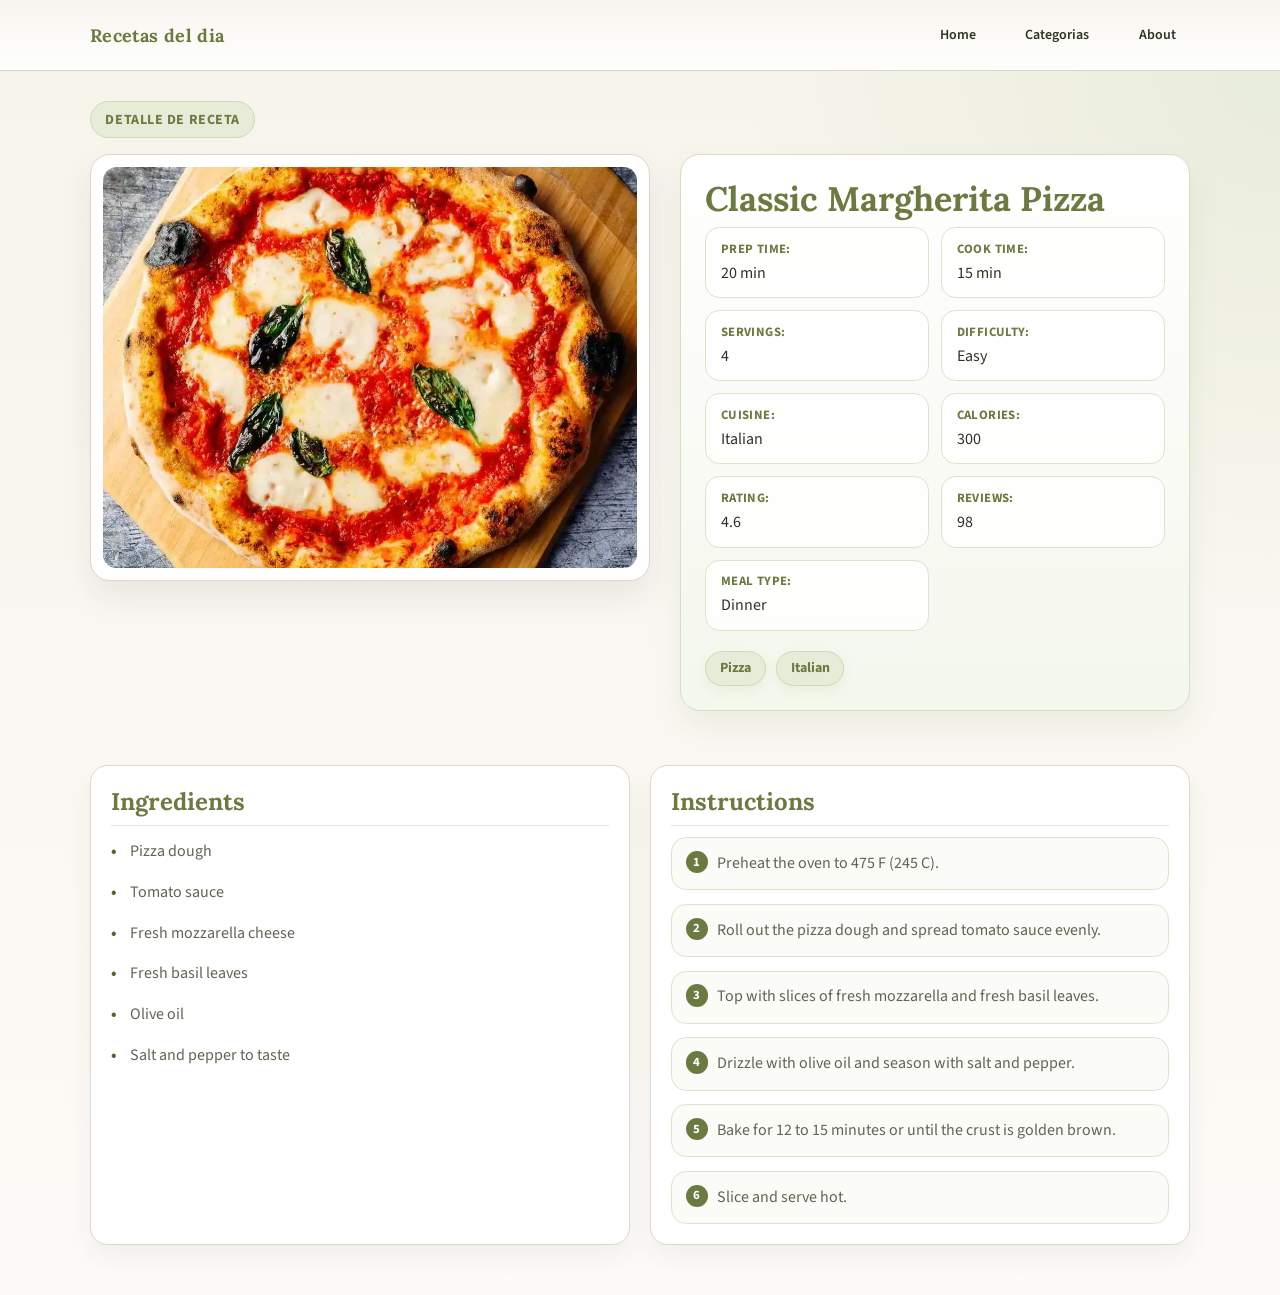
==== recipe.html @ e8bd4d43 "Interfaz hecha, indexy recipe .html se ven bien. Proximo cambio: Ver si falta algo de ux/ui y sino y" ====
<!DOCTYPE html>
<html lang="es">
<head>
    <meta charset="UTF-8">
    <meta name="viewport" content="width=device-width, initial-scale=1.0">
    <title>Detalle de receta</title>
    <link rel="stylesheet" href="assets/css/styles.css">
</head>
<body>
    <header class="site-header">
        <div class="container">
            <nav class="navbar">
                <a class="logo" href="index.html">Recetas del dia</a>

                <div class="nav-links">
                    <a href="index.html">Home</a>
                    <a href="index.html#recetas">Categorias</a>
                    <a href="recipe.html">About</a>
                </div>
            </nav>
        </div>
    </header>

    <main class="recipe-page">
        <div class="container">
            <p class="page-label">Detalle de receta</p>

            <section class="recipe-detail">
                <div class="recipe-main">
                    <div class="recipe-image">
                        <img src="assets/img/receta-1.jpg" alt="Classic Margherita Pizza">
                    </div>

                    <div class="recipe-info">
                        <h1>Classic Margherita Pizza</h1>

                        <ul class="info-list">
                            <li><strong>Prep time:</strong> 20 min</li>
                            <li><strong>Cook time:</strong> 15 min</li>
                            <li><strong>Servings:</strong> 4</li>
                            <li><strong>Difficulty:</strong> Easy</li>
                            <li><strong>Cuisine:</strong> Italian</li>
                            <li><strong>Calories:</strong> 300</li>
                            <li><strong>Rating:</strong> 4.6</li>
                            <li><strong>Reviews:</strong> 98</li>
                            <li><strong>Meal type:</strong> Dinner</li>
                        </ul>

                        <div class="tag-group">
                            <span>Pizza</span>
                            <span>Italian</span>
                        </div>
                    </div>
                </div>

                <div class="recipe-columns">
                    <section class="recipe-box">
                        <h2>Ingredients</h2>
                        <ul class="ingredients-list">
                            <li>Pizza dough</li>
                            <li>Tomato sauce</li>
                            <li>Fresh mozzarella cheese</li>
                            <li>Fresh basil leaves</li>
                            <li>Olive oil</li>
                            <li>Salt and pepper to taste</li>
                        </ul>
                    </section>

                    <section class="recipe-box">
                        <h2>Instructions</h2>
                        <ol class="instructions-list">
                            <li>Preheat the oven to 475 F (245 C).</li>
                            <li>Roll out the pizza dough and spread tomato sauce evenly.</li>
                            <li>Top with slices of fresh mozzarella and fresh basil leaves.</li>
                            <li>Drizzle with olive oil and season with salt and pepper.</li>
                            <li>Bake for 12 to 15 minutes or until the crust is golden brown.</li>
                            <li>Slice and serve hot.</li>
                        </ol>
                    </section>
                </div>
            </section>
        </div>
    </main>
</body>
</html>
---- assets/css/styles.css ----
/*Import de fuentes*/
@import url("https://fonts.googleapis.com/css2?family=Lora:wght@600;700&family=Source+Sans+3:wght@400;600;700&display=swap");

* {
    box-sizing: border-box;
}

html {
    font-size: 16px;
}

:root {
    --color-bg: #f7f4ec;
    --color-surface: #ffffff;
    --color-surface-soft: #e7ecd9;
    --color-border: #d9d7cb;
    --color-text: #2f3326;
    --color-muted: #5f6554;
    --color-primary: #6b7a40;
    --color-primary-soft: #e7ecd9;
    --color-accent: #536233;
}

body {
    margin: 0;
    font-family: "Source Sans 3", Arial, Helvetica, sans-serif;
    color: var(--color-text);
    background-color: var(--color-bg);
}

img {
    display: block;
    width: 100%;
}

a {
    color: inherit;
    text-decoration: none;
}

.container {
    width: 90%;
    max-width: 68.75rem;
    margin: 0 auto;
}

.site-header {
    background: linear-gradient(180deg, #f7f5ee 0%, #ffffff 100%);
    border-bottom: 1px solid var(--color-border);
    box-shadow: 0 0.125rem 0.5rem rgba(0, 0, 0, 0.05);
    padding: 1.125rem 0;
}

.navbar {
    display: flex;
    justify-content: space-between;
    align-items: center;
    gap: 1.25rem;
}

.logo {
    color: var(--color-primary);
    font-family: "Lora", Georgia, serif;
    font-size: 1.125rem;
    font-weight: bold;
    letter-spacing: 0.02em;
}

.nav-links {
    display: flex;
    gap: 1.2857rem;
    font-size: 0.875rem;
}

.nav-links a {
    border-radius: 999rem;
    color: var(--color-text);
    font-weight: 600;
    padding: 0.45rem 0.9rem;
    transition: background-color 0.2s ease, color 0.2s ease;
}

.nav-links a:hover {
    background-color: var(--color-primary-soft);
    color: var(--color-primary);
}

.hero {
    border: 1px solid #d7dec2;
    border-radius: 1.25rem;
    box-shadow: 0 1rem 2rem rgba(82, 98, 51, 0.1);
    margin: 1.5rem 0 2.5rem;
    padding: 5.625rem 1.25rem;
    text-align: center;
    background: linear-gradient(135deg, #f3f0e4 0%, #dde5c8 100%);
}

.hero h1 {
    color: var(--color-primary);
    font-family: "Lora", Georgia, serif;
    margin: 0 0 0.3333rem;
    font-size: 2.25rem;
    line-height: 1.15;
}

.hero p {
    color: #515847;
    max-width: 43.75rem;
    margin: 0 auto;
    line-height: 1.6;
}

.recipes-section {
    padding-bottom: 3.125rem;
}

.recipes-section h2 {
    color: var(--color-primary);
    font-family: "Lora", Georgia, serif;
    margin-bottom: 0.7143rem;
    font-size: 1.75rem;
}

.recipes-grid {
    display: grid;
    grid-template-columns: repeat(4, 1fr);
    gap: 1.25rem;
}

.recipe-card {
    border: 1px solid var(--color-border);
    background-color: var(--color-surface);
    border-radius: 1rem;
    box-shadow: 0 0.75rem 1.5rem rgba(43, 43, 43, 0.06);
    display: flex;
    flex-direction: column;
    overflow: hidden;
    transition: transform 0.2s ease, box-shadow 0.2s ease;
}

.recipe-card:hover {
    box-shadow: 0 1rem 2rem rgba(43, 43, 43, 0.12);
    transform: translateY(-0.25rem);
}

.recipe-card img {
    height: 13.125rem;
    object-fit: cover;
    transition: transform 0.25s ease;
}

.recipe-card:hover img {
    transform: scale(1.03);
}

.recipe-card-content {
    display: flex;
    flex: 1;
    flex-direction: column;
    padding: 0.875rem;
}

.recipe-type {
    margin: 0 0 0.6667rem;
    font-size: 0.75rem;
    font-weight: bold;
    text-transform: uppercase;
    color: var(--color-primary);
}

.recipe-card h3 {
    font-family: "Lora", Georgia, serif;
    margin: 0 0 0.5556rem;
    font-size: 1.125rem;
    line-height: 1.3;
}

.recipe-meta {
    margin: 0 0 0.875rem;
    color: var(--color-muted);
    line-height: 1.5;
}

.recipe-card a {
    align-self: flex-start;
    border-radius: 999rem;
    display: inline-block;
    font-weight: 700;
    margin-top: auto;
    padding: 0.5714rem 1rem;
    border: 1px solid var(--color-primary);
    color: var(--color-primary);
    font-size: 0.875rem;
    transition: background-color 0.2s ease, color 0.2s ease;
}

.recipe-card a:hover {
    background-color: var(--color-primary-soft);
}

.recipe-page {
    background:
        radial-gradient(circle at top right, rgba(231, 236, 217, 0.9) 0%, transparent 30%),
        linear-gradient(180deg, #f7f4ec 0%, #fcfbf7 100%);
    padding: 1.875rem 0 3.125rem;
}

.page-label {
    display: inline-block;
    margin: 0 0 1rem;
    padding: 0.45rem 0.9rem;
    border: 1px solid #cfd9b2;
    border-radius: 999rem;
    background-color: var(--color-primary-soft);
    color: var(--color-primary);
    font-size: 0.875rem;
    font-weight: 700;
    letter-spacing: 0.04em;
    text-transform: uppercase;
}

.recipe-detail {
    display: grid;
    gap: 1.5rem;
}

.recipe-detail h1 {
    color: var(--color-primary);
    font-family: "Lora", Georgia, serif;
    margin-top: 0;
    margin-bottom: 0.5882rem;
    font-size: 2.125rem;
}

.recipe-main {
    display: grid;
    grid-template-columns: 1.1fr 1fr;
    gap: 1.875rem;
    align-items: start;
    margin-bottom: 1.875rem;
}

.recipe-image {
    border: 1px solid var(--color-border);
    border-radius: 1.25rem;
    background-color: var(--color-surface);
    box-shadow: 0 1rem 2rem rgba(43, 43, 43, 0.08);
    overflow: hidden;
    padding: 0.75rem;
}

.recipe-image img {
    aspect-ratio: 4 / 3;
    border-radius: 0.85rem;
    object-fit: cover;
}

.recipe-info {
    border: 1px solid #d7dec2;
    border-radius: 1.25rem;
    background: linear-gradient(180deg, #ffffff 0%, #f4f7ec 100%);
    box-shadow: 0 1rem 2rem rgba(82, 98, 51, 0.08);
    padding: 1.5rem;
}

.recipe-info h1 {
    line-height: 1.15;
}

.info-list {
    display: grid;
    grid-template-columns: repeat(2, minmax(0, 1fr));
    gap: 0.75rem;
    list-style: none;
    margin: 0 0 1.25rem;
    padding: 0;
}

.info-list li {
    border: 1px solid #dce3ca;
    border-radius: 0.9rem;
    background-color: rgba(255, 255, 255, 0.85);
    padding: 0.8rem 0.9rem;
    line-height: 1.4;
}

.info-list li strong {
    display: block;
    margin-bottom: 0.2rem;
    color: var(--color-primary);
    font-size: 0.8rem;
    letter-spacing: 0.03em;
    text-transform: uppercase;
}

.tag-group {
    display: flex;
    gap: 0.625rem;
    flex-wrap: wrap;
}

.tag-group span {
    padding: 0.4286rem 0.8571rem;
    background-color: var(--color-primary-soft);
    border: 1px solid #cfd9b2;
    border-radius: 999rem;
    box-shadow: 0 0.3rem 0.8rem rgba(107, 122, 64, 0.08);
    color: var(--color-primary);
    font-size: 0.875rem;
    font-weight: 700;
}

.recipe-columns {
    display: grid;
    grid-template-columns: 1fr 1fr;
    gap: 1.25rem;
}

.recipe-box {
    border: 1px solid var(--color-border);
    background-color: var(--color-surface);
    border-radius: 1.1rem;
    box-shadow: 0 0.8rem 1.6rem rgba(43, 43, 43, 0.06);
    padding: 1.25rem;
}

.recipe-box h2 {
    color: var(--color-primary);
    font-family: "Lora", Georgia, serif;
    margin-top: 0;
    margin-bottom: 0.6667rem;
    padding-bottom: 0.5rem;
    border-bottom: 1px solid #e2e6d5;
    font-size: 1.5rem;
}

.ingredients-list {
    display: grid;
    gap: 0.75rem;
    list-style: none;
    margin: 0;
    padding: 0;
    line-height: 1.8;
}

.ingredients-list li {
    position: relative;
    padding-left: 1.2rem;
    color: var(--color-muted);
}

.ingredients-list li::before {
    content: "•";
    position: absolute;
    left: 0;
    top: 0;
    color: var(--color-accent);
    font-weight: 700;
}

.instructions-list {
    counter-reset: step;
    display: grid;
    gap: 0.85rem;
    list-style: none;
    margin: 0;
    padding: 0;
}

.instructions-list li {
    position: relative;
    padding: 0.8rem 0.9rem 0.8rem 2.8rem;
    border: 1px solid #dce3ca;
    border-radius: 0.95rem;
    background-color: #fbfcf7;
    color: var(--color-muted);
    line-height: 1.6;
}

.instructions-list li::before {
    content: counter(step);
    counter-increment: step;
    position: absolute;
    left: 0.85rem;
    top: 0.8rem;
    width: 1.4rem;
    height: 1.4rem;
    border-radius: 999rem;
    background-color: var(--color-primary);
    color: #ffffff;
    display: flex;
    align-items: center;
    justify-content: center;
    font-size: 0.8rem;
    font-weight: 700;
    line-height: 1;
}

@media (max-width: 56.25rem) {
    .recipes-grid {
        grid-template-columns: repeat(2, 1fr);
    }

    .recipe-main,
    .recipe-columns {
        grid-template-columns: 1fr;
    }
}

@media (max-width: 37.5rem) {
    .navbar {
        flex-direction: column;
        align-items: flex-start;
    }

    .nav-links {
        flex-wrap: wrap;
    }

    .hero {
        padding: 3.75rem 1.25rem;
    }

    .hero h1 {
        font-size: 1.75rem;
    }

    .info-list {
        grid-template-columns: 1fr;
    }

    .recipes-grid {
        grid-template-columns: 1fr;
    }
}
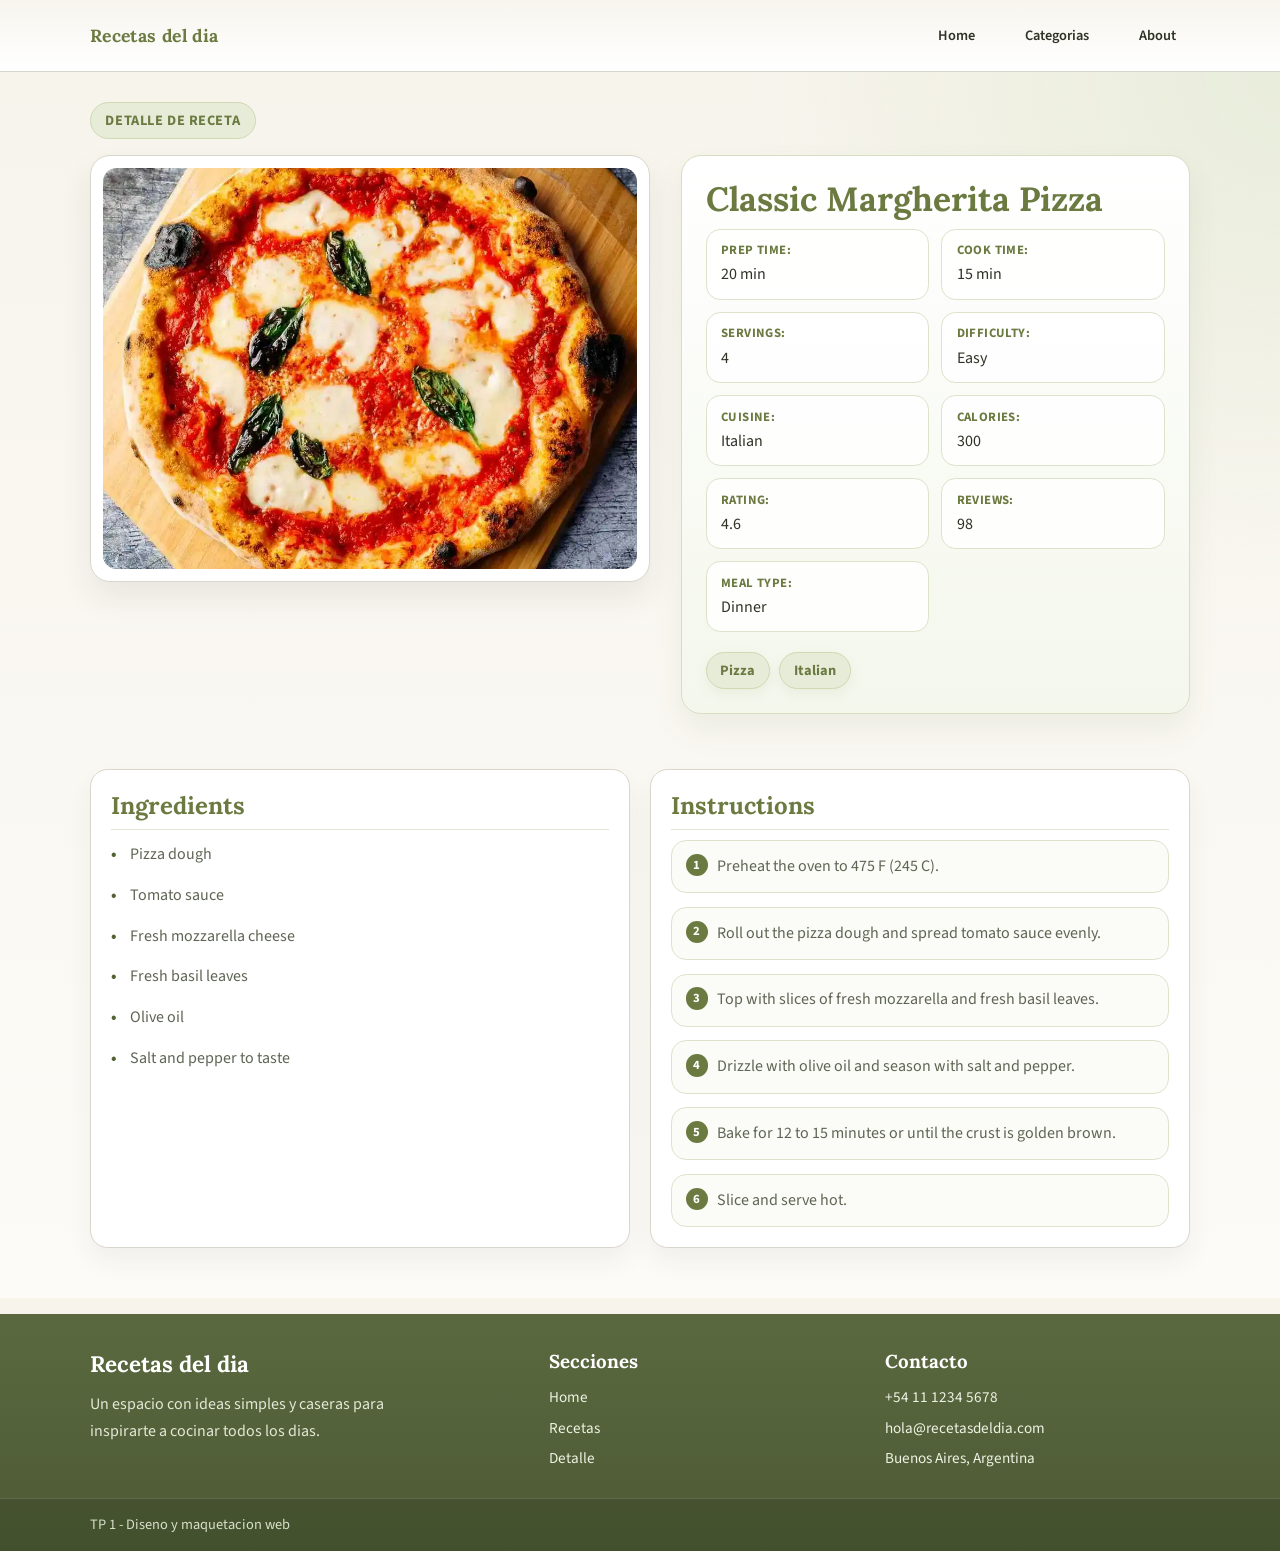
==== commit 896f9a00: "Footer hecho y redondeado de rem para mas legibilidad (dos decimales como mucho). Terminado." ====
--- a/recipe.html
+++ b/recipe.html
@@ -81,5 +81,41 @@
             </section>
         </div>
     </main>
+
+    <footer class="site-footer">
+        <div class="container footer-grid">
+            <section class="footer-brand">
+                <h2>Recetas del dia</h2>
+                <p>
+                    Un espacio con ideas simples y caseras para inspirarte a cocinar
+                    todos los dias.
+                </p>
+            </section>
+
+            <section class="footer-block">
+                <h3>Secciones</h3>
+                <ul class="footer-links">
+                    <li><a href="index.html">Home</a></li>
+                    <li><a href="index.html#recetas">Recetas</a></li>
+                    <li><a href="recipe.html">Detalle</a></li>
+                </ul>
+            </section>
+
+            <section class="footer-block">
+                <h3>Contacto</h3>
+                <ul class="footer-links">
+                    <li><a href="tel:+541112345678">+54 11 1234 5678</a></li>
+                    <li><a href="mailto:hola@recetasdeldia.com">hola@recetasdeldia.com</a></li>
+                    <li><span>Buenos Aires, Argentina</span></li>
+                </ul>
+            </section>
+        </div>
+
+        <div class="footer-bottom">
+            <div class="container">
+                <p>TP 1 - Diseno y maquetacion web</p>
+            </div>
+        </div>
+    </footer>
 </body>
 </html>
--- a/assets/css/styles.css
+++ b/assets/css/styles.css
@@ -47,8 +47,8 @@
 .site-header {
     background: linear-gradient(180deg, #f7f5ee 0%, #ffffff 100%);
     border-bottom: 1px solid var(--color-border);
-    box-shadow: 0 0.125rem 0.5rem rgba(0, 0, 0, 0.05);
-    padding: 1.125rem 0;
+    box-shadow: 0 0.15rem 0.5rem rgba(0, 0, 0, 0.05);
+    padding: 1.1rem 0;
 }
 
 .navbar {
@@ -61,15 +61,15 @@
 .logo {
     color: var(--color-primary);
     font-family: "Lora", Georgia, serif;
-    font-size: 1.125rem;
+    font-size: 1.1rem;
     font-weight: bold;
     letter-spacing: 0.02em;
 }
 
 .nav-links {
     display: flex;
-    gap: 1.2857rem;
-    font-size: 0.875rem;
+    gap: 1.3rem;
+    font-size: 0.9rem;
 }
 
 .nav-links a {
@@ -90,7 +90,7 @@
     border-radius: 1.25rem;
     box-shadow: 0 1rem 2rem rgba(82, 98, 51, 0.1);
     margin: 1.5rem 0 2.5rem;
-    padding: 5.625rem 1.25rem;
+    padding: 5.6rem 1.25rem;
     text-align: center;
     background: linear-gradient(135deg, #f3f0e4 0%, #dde5c8 100%);
 }
@@ -98,7 +98,7 @@
 .hero h1 {
     color: var(--color-primary);
     font-family: "Lora", Georgia, serif;
-    margin: 0 0 0.3333rem;
+    margin: 0 0 0.35rem;
     font-size: 2.25rem;
     line-height: 1.15;
 }
@@ -111,13 +111,13 @@
 }
 
 .recipes-section {
-    padding-bottom: 3.125rem;
+    padding-bottom: 3.1rem;
 }
 
 .recipes-section h2 {
     color: var(--color-primary);
     font-family: "Lora", Georgia, serif;
-    margin-bottom: 0.7143rem;
+    margin-bottom: 0.7rem;
     font-size: 1.75rem;
 }
 
@@ -144,7 +144,7 @@
 }
 
 .recipe-card img {
-    height: 13.125rem;
+    height: 13.1rem;
     object-fit: cover;
     transition: transform 0.25s ease;
 }
@@ -157,11 +157,11 @@
     display: flex;
     flex: 1;
     flex-direction: column;
-    padding: 0.875rem;
+    padding: 0.9rem;
 }
 
 .recipe-type {
-    margin: 0 0 0.6667rem;
+    margin: 0 0 0.65rem;
     font-size: 0.75rem;
     font-weight: bold;
     text-transform: uppercase;
@@ -170,13 +170,13 @@
 
 .recipe-card h3 {
     font-family: "Lora", Georgia, serif;
-    margin: 0 0 0.5556rem;
-    font-size: 1.125rem;
+    margin: 0 0 0.55rem;
+    font-size: 1.1rem;
     line-height: 1.3;
 }
 
 .recipe-meta {
-    margin: 0 0 0.875rem;
+    margin: 0 0 0.9rem;
     color: var(--color-muted);
     line-height: 1.5;
 }
@@ -187,10 +187,10 @@
     display: inline-block;
     font-weight: 700;
     margin-top: auto;
-    padding: 0.5714rem 1rem;
+    padding: 0.55rem 1rem;
     border: 1px solid var(--color-primary);
     color: var(--color-primary);
-    font-size: 0.875rem;
+    font-size: 0.9rem;
     transition: background-color 0.2s ease, color 0.2s ease;
 }
 
@@ -202,7 +202,7 @@
     background:
         radial-gradient(circle at top right, rgba(231, 236, 217, 0.9) 0%, transparent 30%),
         linear-gradient(180deg, #f7f4ec 0%, #fcfbf7 100%);
-    padding: 1.875rem 0 3.125rem;
+    padding: 1.9rem 0 3.1rem;
 }
 
 .page-label {
@@ -213,7 +213,7 @@
     border-radius: 999rem;
     background-color: var(--color-primary-soft);
     color: var(--color-primary);
-    font-size: 0.875rem;
+    font-size: 0.9rem;
     font-weight: 700;
     letter-spacing: 0.04em;
     text-transform: uppercase;
@@ -228,16 +228,16 @@
     color: var(--color-primary);
     font-family: "Lora", Georgia, serif;
     margin-top: 0;
-    margin-bottom: 0.5882rem;
-    font-size: 2.125rem;
+    margin-bottom: 0.6rem;
+    font-size: 2.1rem;
 }
 
 .recipe-main {
     display: grid;
     grid-template-columns: 1.1fr 1fr;
-    gap: 1.875rem;
+    gap: 1.9rem;
     align-items: start;
-    margin-bottom: 1.875rem;
+    margin-bottom: 1.9rem;
 }
 
 .recipe-image {
@@ -295,18 +295,18 @@
 
 .tag-group {
     display: flex;
-    gap: 0.625rem;
+    gap: 0.6rem;
     flex-wrap: wrap;
 }
 
 .tag-group span {
-    padding: 0.4286rem 0.8571rem;
+    padding: 0.45rem 0.85rem;
     background-color: var(--color-primary-soft);
     border: 1px solid #cfd9b2;
     border-radius: 999rem;
     box-shadow: 0 0.3rem 0.8rem rgba(107, 122, 64, 0.08);
     color: var(--color-primary);
-    font-size: 0.875rem;
+    font-size: 0.9rem;
     font-weight: 700;
 }
 
@@ -328,7 +328,7 @@
     color: var(--color-primary);
     font-family: "Lora", Georgia, serif;
     margin-top: 0;
-    margin-bottom: 0.6667rem;
+    margin-bottom: 0.65rem;
     padding-bottom: 0.5rem;
     border-bottom: 1px solid #e2e6d5;
     font-size: 1.5rem;
@@ -396,6 +396,68 @@
     line-height: 1;
 }
 
+.site-footer {
+    margin-top: 1rem;
+    background: linear-gradient(180deg, #5b6940 0%, #4c5934 100%);
+    color: #f3f4ed;
+}
+
+.footer-grid {
+    display: grid;
+    grid-template-columns: 1.4fr 1fr 1fr;
+    gap: 2rem;
+    padding: 2.2rem 0 1.8rem;
+}
+
+.footer-brand h2,
+.footer-block h3 {
+    margin: 0 0 0.8rem;
+    color: #ffffff;
+    font-family: "Lora", Georgia, serif;
+}
+
+.footer-brand h2 {
+    font-size: 1.4rem;
+}
+
+.footer-brand p {
+    margin: 0;
+    max-width: 22rem;
+    color: #e4e8d7;
+    line-height: 1.7;
+}
+
+.footer-links {
+    list-style: none;
+    margin: 0;
+    padding: 0;
+    display: grid;
+    gap: 0.55rem;
+}
+
+.footer-links a,
+.footer-links span {
+    color: #eef2e3;
+    font-size: 0.95rem;
+}
+
+.footer-links a:hover {
+    color: #d7e1b8;
+    text-decoration: underline;
+}
+
+.footer-bottom {
+    border-top: 1px solid rgba(255, 255, 255, 0.14);
+    background-color: rgba(32, 40, 21, 0.18);
+}
+
+.footer-bottom p {
+    margin: 0;
+    padding: 0.95rem 0;
+    color: #d9dec9;
+    font-size: 0.9rem;
+}
+
 @media (max-width: 56.25rem) {
     .recipes-grid {
         grid-template-columns: repeat(2, 1fr);
@@ -425,6 +487,11 @@
         font-size: 1.75rem;
     }
 
+    .footer-grid {
+        grid-template-columns: 1fr;
+        gap: 1.4rem;
+    }
+
     .info-list {
         grid-template-columns: 1fr;
     }
